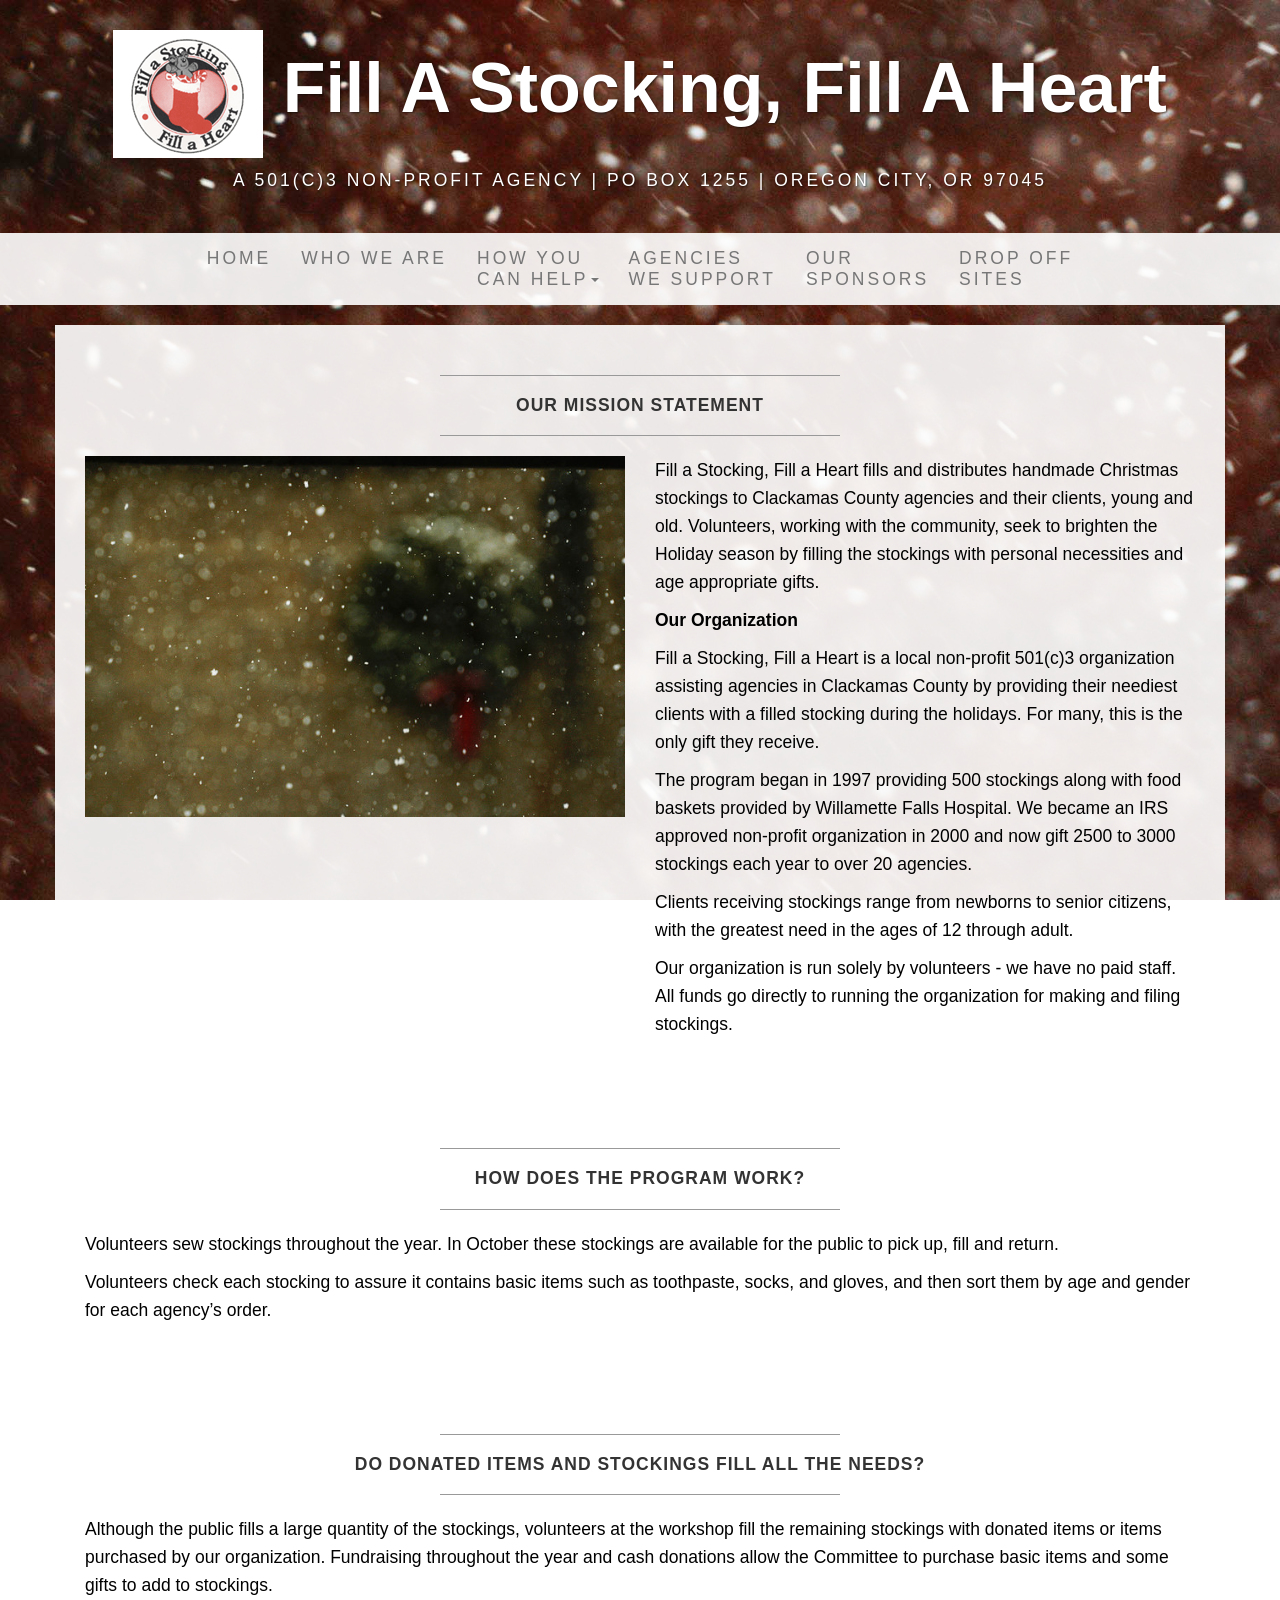
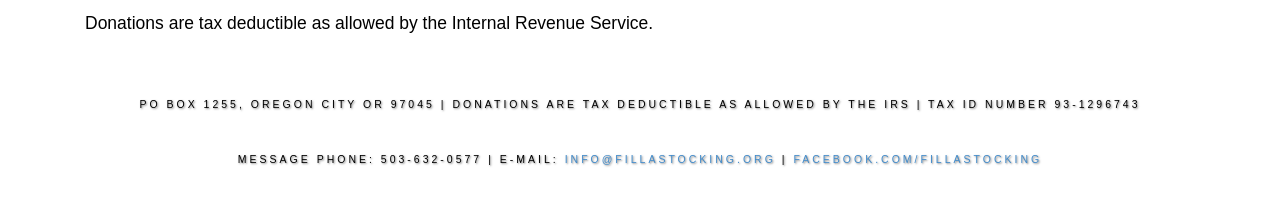
==== about.html @ 4b9c2f50 "initial commit" ====
<!DOCTYPE html>
<html lang="en">
  <head>
    <meta charset="utf-8">
    <meta name="viewport" content="width=device-width, initial-scale=1.0">
    <meta name="description" content="">
    <meta name="author" content="">

    <title>Fill A Stocking, Fill A Heart</title>

    <!-- Bootstrap core CSS -->
    <link href="css/bootstrap.css" rel="stylesheet">

    <!-- Add custom CSS here -->
    <link href="css/fasfah.css" rel="stylesheet">
  </head>

  <body>

    <div class="brand"><a href="index.html"><img src="img/Logo-small.gif"></a> Fill A Stocking, Fill A Heart</div>
    <div class="address-bar">a 501(c)3 non-profit agency | PO Box 1255 | Oregon City, OR 97045</div>

    <nav class="navbar navbar-default" role="navigation">
      <div class="container">
        <div class="navbar-header">
          <button type="button" class="navbar-toggle" data-toggle="collapse" data-target=".navbar-ex1-collapse">
            <span class="sr-only">Toggle navigation</span>
            <span class="icon-bar"></span>
            <span class="icon-bar"></span>
            <span class="icon-bar"></span>
          </button>
          <a class="navbar-brand" href="index.html">Fill a Stocking</a>
        </div>

        <!-- Collect the nav links, forms, and other content for toggling -->
        <div class="collapse navbar-collapse navbar-ex1-collapse">
          <ul class="nav navbar-nav">
            <li><a href="index.html">Home</a></li>
            <li><a href="about.html">Who we are</a></li>
            <li class="dropdown"><a href="#" class="dropdown-toggle" data-toggle="dropdown">How you<br />can help<span class="caret"></span></a>
                <ul class="dropdown-menu">
                    <li><a href="fillstockings.html">Fill Stockings</a></li>
                    <li><a href="donateitems.html">Donate Items</a></li>
                    <li><a href="volunteer.html">Volunteer at the Workshop</a></li>
                    <li><a href="sew.html">Sew Stockings</a></li>
                    <li><a href="deliver.html">Pickup & Deliver</a></li>
                    <li><a href="outreach.html">Community Outreach</a></li>
                    <li><a href="donatecash.html">Cash Donations</a></li>
                </ul>
            </li>
            <li><a href="agencies.html">Agencies<br />we support</a></li>
            <li><a href="sponsors.html">Our<br />Sponsors</a></li>
            <li><a href="dropoff.html">Drop off<br />sites</a></li>
          </ul>
        </div><!-- /.navbar-collapse -->
      </div><!-- /.container -->
    </nav>

    <div class="container">
      <div class="row">
        <div class="box">
          <div class="col-lg-12">
            <hr>
            <h2 class="intro-text text-center"><strong>Our Mission Statement</strong></h2>
            <hr>
          </div>
          <div class="col-md-6">
            <img class="img-responsive img-border-left" src="img/374162143_c8b284d20c_z.jpg">
          </div>
          <div class="col-md-6">
            <p>Fill a Stocking, Fill a Heart fills and distributes handmade Christmas stockings to Clackamas County agencies and their clients, young and old. Volunteers, working with the community, seek to brighten the Holiday season by filling the stockings with personal necessities and age appropriate gifts.</p>
            <p><strong>Our Organization</strong></p>
            <p>Fill a Stocking, Fill a Heart is a local non-profit 501(c)3 organization assisting agencies in Clackamas County by providing their neediest clients with a filled stocking during the holidays. For many, this is the only gift they receive.</p>
            <p>The program began in 1997 providing 500 stockings along with food baskets provided by Willamette Falls Hospital. We became an IRS approved non-profit organization in 2000 and now gift 2500 to 3000 stockings each year to over 20 agencies.</p>
            <p>Clients receiving stockings range from newborns to senior citizens, with the greatest need in the ages of 12 through adult.</p>
            <p>Our organization is run solely by volunteers - we have no paid staff. All funds go directly to running the organization for making and filing stockings.</p>
          </div>
          <div class="clearfix"></div>
        </div>
      </div>
      <div class="row">
        <div class="box">
          <div class="col-lg-12">
            <hr>
            <h2 class="intro-text text-center"><strong>How does the program work?</strong></h2>
            <hr>
            <p>Volunteers sew stockings throughout the year. In October these stockings are available for the public to pick up, fill and return.</p>

            <p>Volunteers check each stocking to assure it contains basic items such as toothpaste, socks, and gloves, and then sort them by age and gender for each agency’s order.</p>
          </div>
        </div>
      </div>
      <div class="row">
        <div class="box">
          <div class="col-lg-12">
            <hr>
            <h2 class="intro-text text-center"><strong>Do donated items and stockings fill all the needs?</strong></h2>
            <hr>
            <p>
            Although the public fills a large quantity of the stockings, volunteers at the workshop fill the remaining stockings with donated items or items purchased by our organization. Fundraising throughout the year and cash donations allow the Committee to purchase basic items and some gifts to add to stockings.
            </p>
            <p>
                Donations are tax deductible as allowed by the Internal Revenue Service.
            </p>
          </div>
        </div>
      </div>
    </div><!-- /.container -->

    <footer>
      <div class="container">
        <div class="row">
          <div class="col-lg-12 text-center">

            <div class="address-bar-inverse">PO Box 1255, Oregon City OR 97045 | Donations are tax deductible as allowed by the IRS | Tax ID Number 93-1296743</div>
            <div class="address-bar-inverse">Message phone: 503-632-0577 | E-mail: <a href="mailto:info@fillastocking.org">info@fillastocking.org</a> | <a href="http://www.facebook.com/fillastocking">facebook.com/fillastocking</a></div>
          </div>
        </div>
      </div>
    </footer>

    <!-- Bootstrap core JavaScript -->
    <!-- Placed at the end of the document so the pages load faster -->
    <!-- Make sure to add jQuery - download the most recent version at http://jquery.com/ -->
    <script src="js/jquery-1.10.2.min.js"></script>
    <script src="js/bootstrap.min.js"></script>
  </body>
</html>
---- css/fasfah.css ----
body {
  background: url(../img/bg.jpg) no-repeat center center fixed;
  -webkit-background-size: cover;
  -moz-background-size: cover;
  -o-background-size: cover;
  background-size: cover;
}

h1, h2, h3, h4, h5, h6 {
  text-transform: uppercase;
  letter-spacing: 3px;
  font-weight: 400;
}

p {
  font-size: 1.25em;
  line-height: 1.6;
  color: #000;
}

hr {
  border-color: #999999;
  max-width: 400px;
}

.brand,
.address-bar {
  display: none;
}


.navbar-brand {
  text-transform: uppercase;
  letter-spacing: 2px;
  font-weight: 900;
}

.navbar-nav {
  text-transform: uppercase;
  letter-spacing: 3px;
  font-weight: 400;
}

.img-full {
  min-width: 100%;
}

.img-logo {
    padding-right: 5px;
}

.brand-name {
  font-weight: 700;
  font-size: 1.5em;
  text-transform: capitalize;
  letter-spacing: normal;
}

.tagline-divider {
  margin: 15px auto 3px;
  border-color: #999999;
  max-width: 250px;
}

.box {
  background: #fff;
  background: rgba(255,255,255,0.9);
  margin-bottom: 20px;
  padding: 30px 15px;
}

.intro-text {
  text-transform: uppercase;
  letter-spacing: 1px;
  font-size: 1.25em;
  font-weight: 400;
}

.img-border {
  float: none;
  margin: 0 auto 0;
  border: #999999 solid 1px;
}

.img-left {
  float: none;
  margin: 0 auto 0;
}

footer {
  background: #fff;
  background: rgba(255,255,255,0.9);
}

footer p {
  margin: 0;
  padding: 50px 0;
}

div.tabRow {
    border-style: solid;
    border-color: #aaa;
    border-width: 0 0 1px 0;
    font-size: 12px;
    padding: 8px 0 10px 2px;
    margin: 8px 0 10px 0;
    text-align: left;
    width: 100%;
    overflow: hidden;
}

span.tabT {
    font-weight: bold;
}
span.tabA {
    display: block;
    margin-bottom: 4px;
}

div.tabL {
    float: right;
    padding-left: 20px;
    cursor: hand;
    font-size: 36px;
    color: #aaa;
}

@media screen and (min-width: 768px) {

.brand {
  display: inherit;
  font-weight: 700;
  font-size: 5em;
  line-height: normal;
  text-align: center;
  margin: 0;
  padding: 30px 0 10px;
  color: #fff;
  text-shadow: 1px 1px 2px rgba(0, 0, 0, 0.5);
}

.top-divider {
  margin-top: 0;
}

.img-left {
  float: left;
  margin-right: 25px;
}

.address-bar {
  display: inherit;
  text-align: center;
  margin: 0;
  padding: 0 0 40px;
  font-size: 1.25em;
  text-transform: uppercase;
  letter-spacing: 3px;
  font-weight: 400;
  color: #fff;
  text-shadow: 1px 1px 2px rgba(0, 0, 0, 0.5);
}

.address-bar-inverse {
  display: inherit;
  text-align: center;
  margin: 0;
  padding: 0 0 40px;
  font-size: 0.75em;
  text-transform: uppercase;
  letter-spacing: 3px;
  font-weight: 400;
  color: #000;
  text-shadow: 1px 1px 2px rgba(0, 0, 0, 0.5);
}

}

.navbar {
  border-radius: 0;
}

.navbar-header {
  display: none;
}

.navbar {
  min-height: 0;
}

.navbar-default {
  background: #fff;
  background: rgba(255,255,255,0.9);
  border: none;
}

.nav>li>a, .nav>li>form {
  padding: 15px;
}

.navbar-nav>li>a, .navbar-nav>li>form {
  line-height: normal;
}

.navbar-nav {
  float: none;
  margin: 0 auto;
  display: table;
  table-layout: fixed;
  font-size: 1.25em;
}

#main img {
   display:block;
   margin:auto;
}
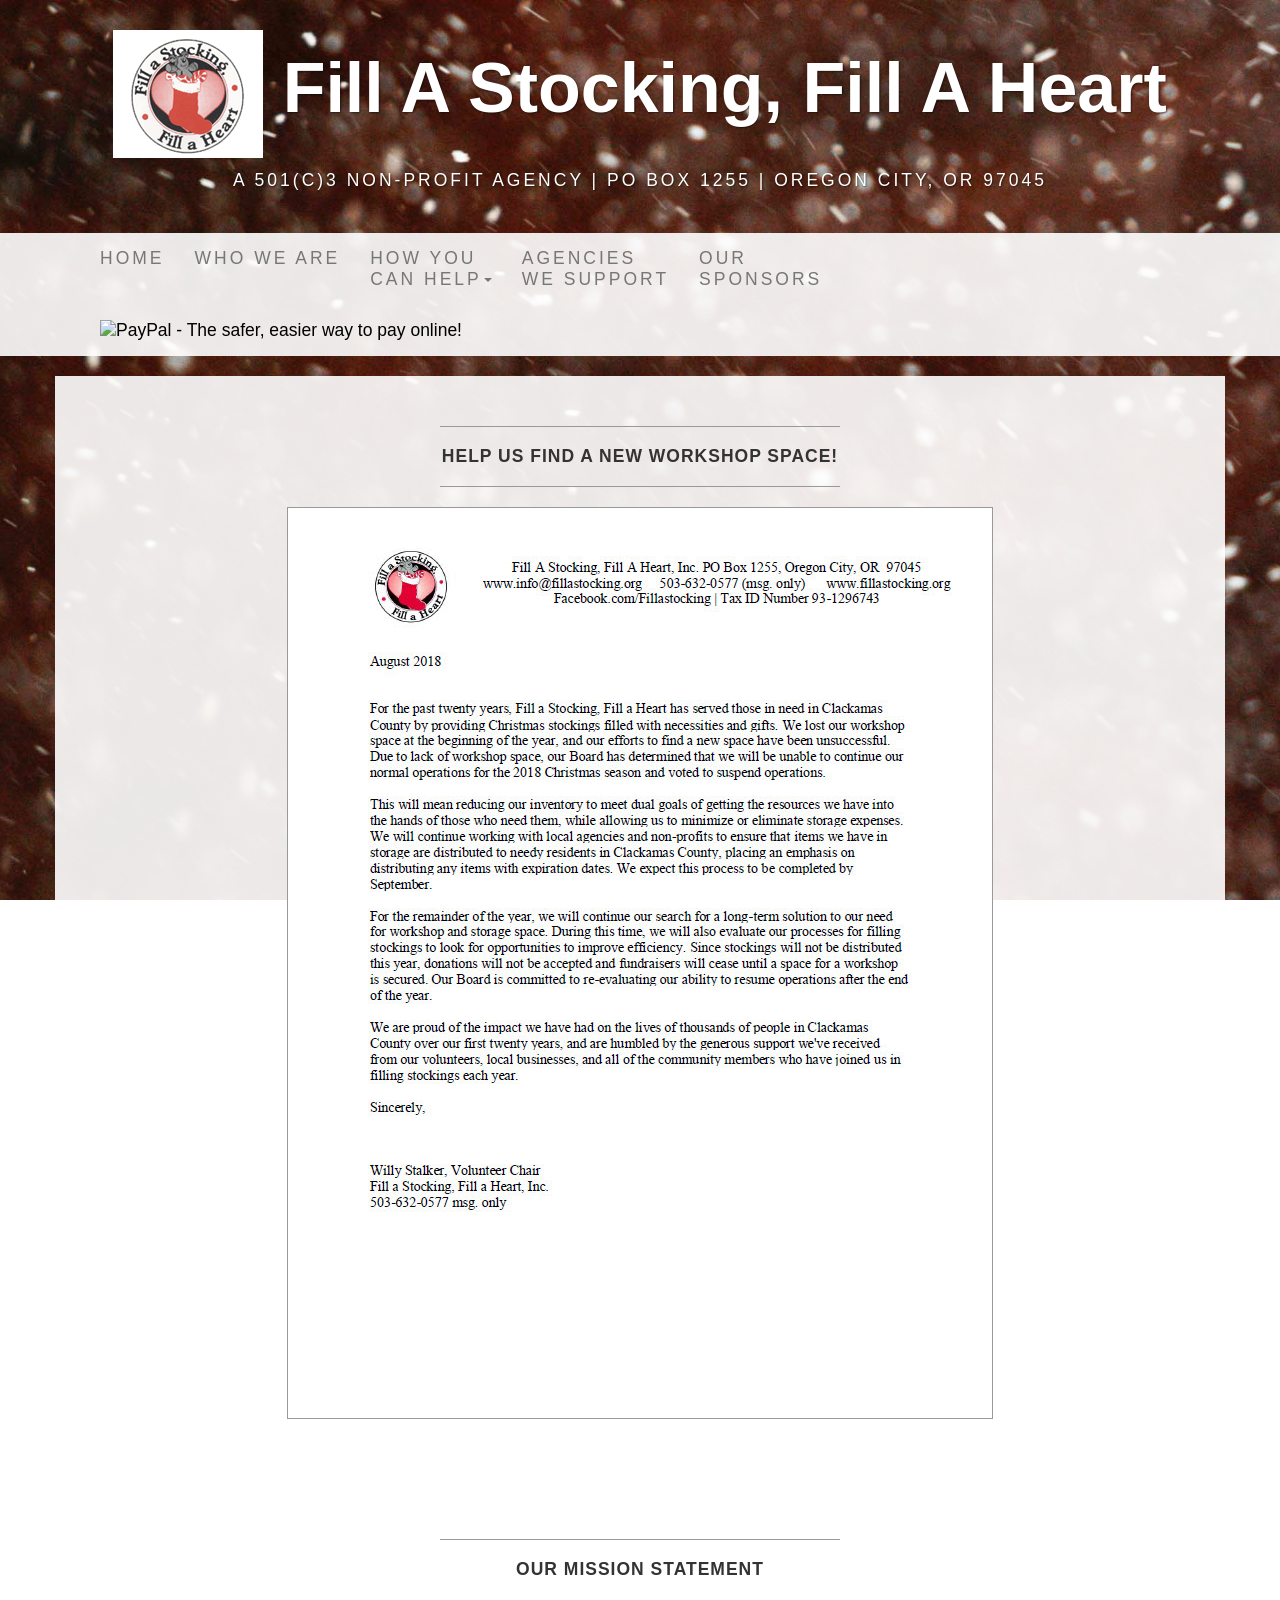
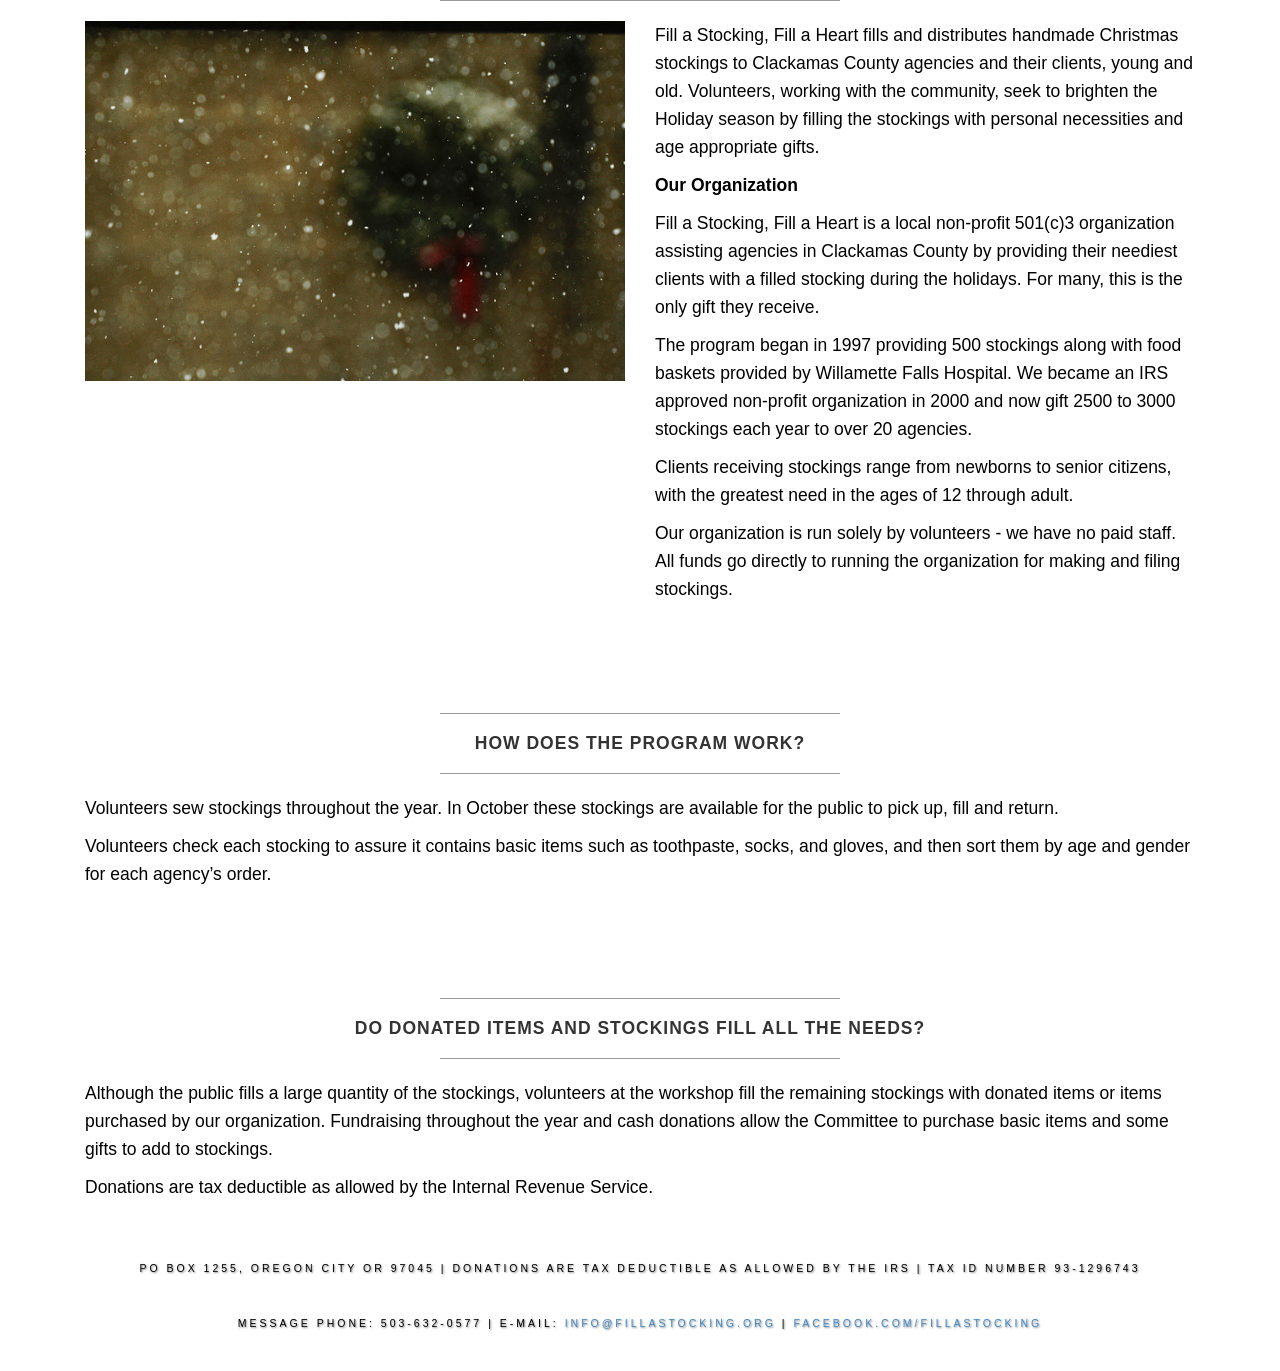
==== commit 620d8b29: "update nav and add letter to sub-pages" ====
--- a/about.html
+++ b/about.html
@@ -21,43 +21,65 @@
     <div class="address-bar">a 501(c)3 non-profit agency | PO Box 1255 | Oregon City, OR 97045</div>
 
     <nav class="navbar navbar-default" role="navigation">
-      <div class="container">
-        <div class="navbar-header">
-          <button type="button" class="navbar-toggle" data-toggle="collapse" data-target=".navbar-ex1-collapse">
-            <span class="sr-only">Toggle navigation</span>
-            <span class="icon-bar"></span>
-            <span class="icon-bar"></span>
-            <span class="icon-bar"></span>
-          </button>
-          <a class="navbar-brand" href="index.html">Fill a Stocking</a>
-        </div>
-
-        <!-- Collect the nav links, forms, and other content for toggling -->
-        <div class="collapse navbar-collapse navbar-ex1-collapse">
-          <ul class="nav navbar-nav">
-            <li><a href="index.html">Home</a></li>
-            <li><a href="about.html">Who we are</a></li>
-            <li class="dropdown"><a href="#" class="dropdown-toggle" data-toggle="dropdown">How you<br />can help<span class="caret"></span></a>
-                <ul class="dropdown-menu">
-                    <li><a href="fillstockings.html">Fill Stockings</a></li>
-                    <li><a href="donateitems.html">Donate Items</a></li>
-                    <li><a href="volunteer.html">Volunteer at the Workshop</a></li>
-                    <li><a href="sew.html">Sew Stockings</a></li>
-                    <li><a href="deliver.html">Pickup & Deliver</a></li>
-                    <li><a href="outreach.html">Community Outreach</a></li>
-                    <li><a href="donatecash.html">Cash Donations</a></li>
-                </ul>
-            </li>
-            <li><a href="agencies.html">Agencies<br />we support</a></li>
-            <li><a href="sponsors.html">Our<br />Sponsors</a></li>
-            <li><a href="dropoff.html">Drop off<br />sites</a></li>
-          </ul>
-        </div><!-- /.navbar-collapse -->
-      </div><!-- /.container -->
-    </nav>
+        <div class="container">
+          <div class="navbar-header">
+            <button type="button" class="navbar-toggle" data-toggle="collapse" data-target=".navbar-ex1-collapse">
+              <span class="sr-only">Toggle navigation</span>
+              <span class="icon-bar"></span>
+              <span class="icon-bar"></span>
+              <span class="icon-bar"></span>
+            </button>
+            <a class="navbar-brand" href="index.html">Fill a Stocking</a>
+          </div>
+  
+          <!-- Collect the nav links, forms, and other content for toggling -->
+          <div class="collapse navbar-collapse navbar-ex1-collapse">
+            <ul class="nav navbar-nav">
+              <li><a href="index.html">Home</a></li>
+              <li><a href="about.html">Who we are</a></li>
+              <li class="dropdown"><a href="#" class="dropdown-toggle" data-toggle="dropdown">How you<br />can help<span class="caret"></span></a>
+                  <ul class="dropdown-menu">
+                      <li><!-- <a href="fillstockings.html"> -->Fill Stockings</a></li>
+                      <li><!-- <a href="donateitems.html">   -->Donate Items</a></li>
+                      <li><!-- <a href="volunteer.html">     -->Volunteer at the Workshop</a></li>
+                      <li><!-- <a href="sew.html">           -->Sew Stockings</a></li>
+                      <li><!-- <a href="deliver.html">       -->Pickup &amp; Deliver</a></li>
+                      <li><!-- <a href="outreach.html">      -->Community Outreach</a></li>
+                      <li><!-- <a href="donatecash.html">    -->Cash Donations</a></li>
+                  </ul>
+              </li>
+              <li><a href="agencies.html">Agencies<br />we support</a></li>
+              <li><a href="sponsors.html">Our<br />Sponsors</a></li>
+                <!--<li><a href="dropoff.html">Drop off<br />sites</a></li>-->
+                <li>
+                    <form action="https://www.paypal.com/cgi-bin/webscr" method="post" target="_top">
+                        <input type="hidden" name="cmd" value="_s-xclick">
+                        <input type="hidden" name="hosted_button_id" value="BG7T8E8Q63YRA">
+                        <input type="image" src="https://www.paypalobjects.com/en_US/i/btn/btn_donateCC_LG.gif" border="0" name="submit" alt="PayPal - The safer, easier way to pay online!">
+                        <img alt="" border="0" src="https://www.paypalobjects.com/en_US/i/scr/pixel.gif" width="1" height="1">
+                    </form>
+                </li>
+            </ul>
+          </div><!-- /.navbar-collapse -->
+        </div><!-- /.container -->
+      </nav>
 
     <div class="container">
-      <div class="row">
+        <div class="row">
+            <div class="box">
+              <div class="col-lg-12">
+                  <hr>
+                  <h2 class="intro-text text-center"><strong>Help us find a new workshop space!</strong></h2>
+                  <hr>
+                  <div class="row">
+                    <div class="col-lg-12"><img class="img-responsive img-border" src="img/suspend-letter.jpg"></div>
+                  </div>
+                  <br /> 
+                </div>
+            </div>
+              
+        </div>
+             <div class="row">
         <div class="box">
           <div class="col-lg-12">
             <hr>
--- a/css/fasfah.css
+++ b/css/fasfah.css
@@ -213,4 +213,12 @@
 #main img {
    display:block;
    margin:auto;
+}
+
+#dinner {
+  background: url("../img/holiday-dinner-bg.jpg") no-repeat center center fixed;
+  -webkit-background-size: cover;
+  -moz-background-size: cover;
+  -o-background-size: cover;
+  background-size: cover;
 }
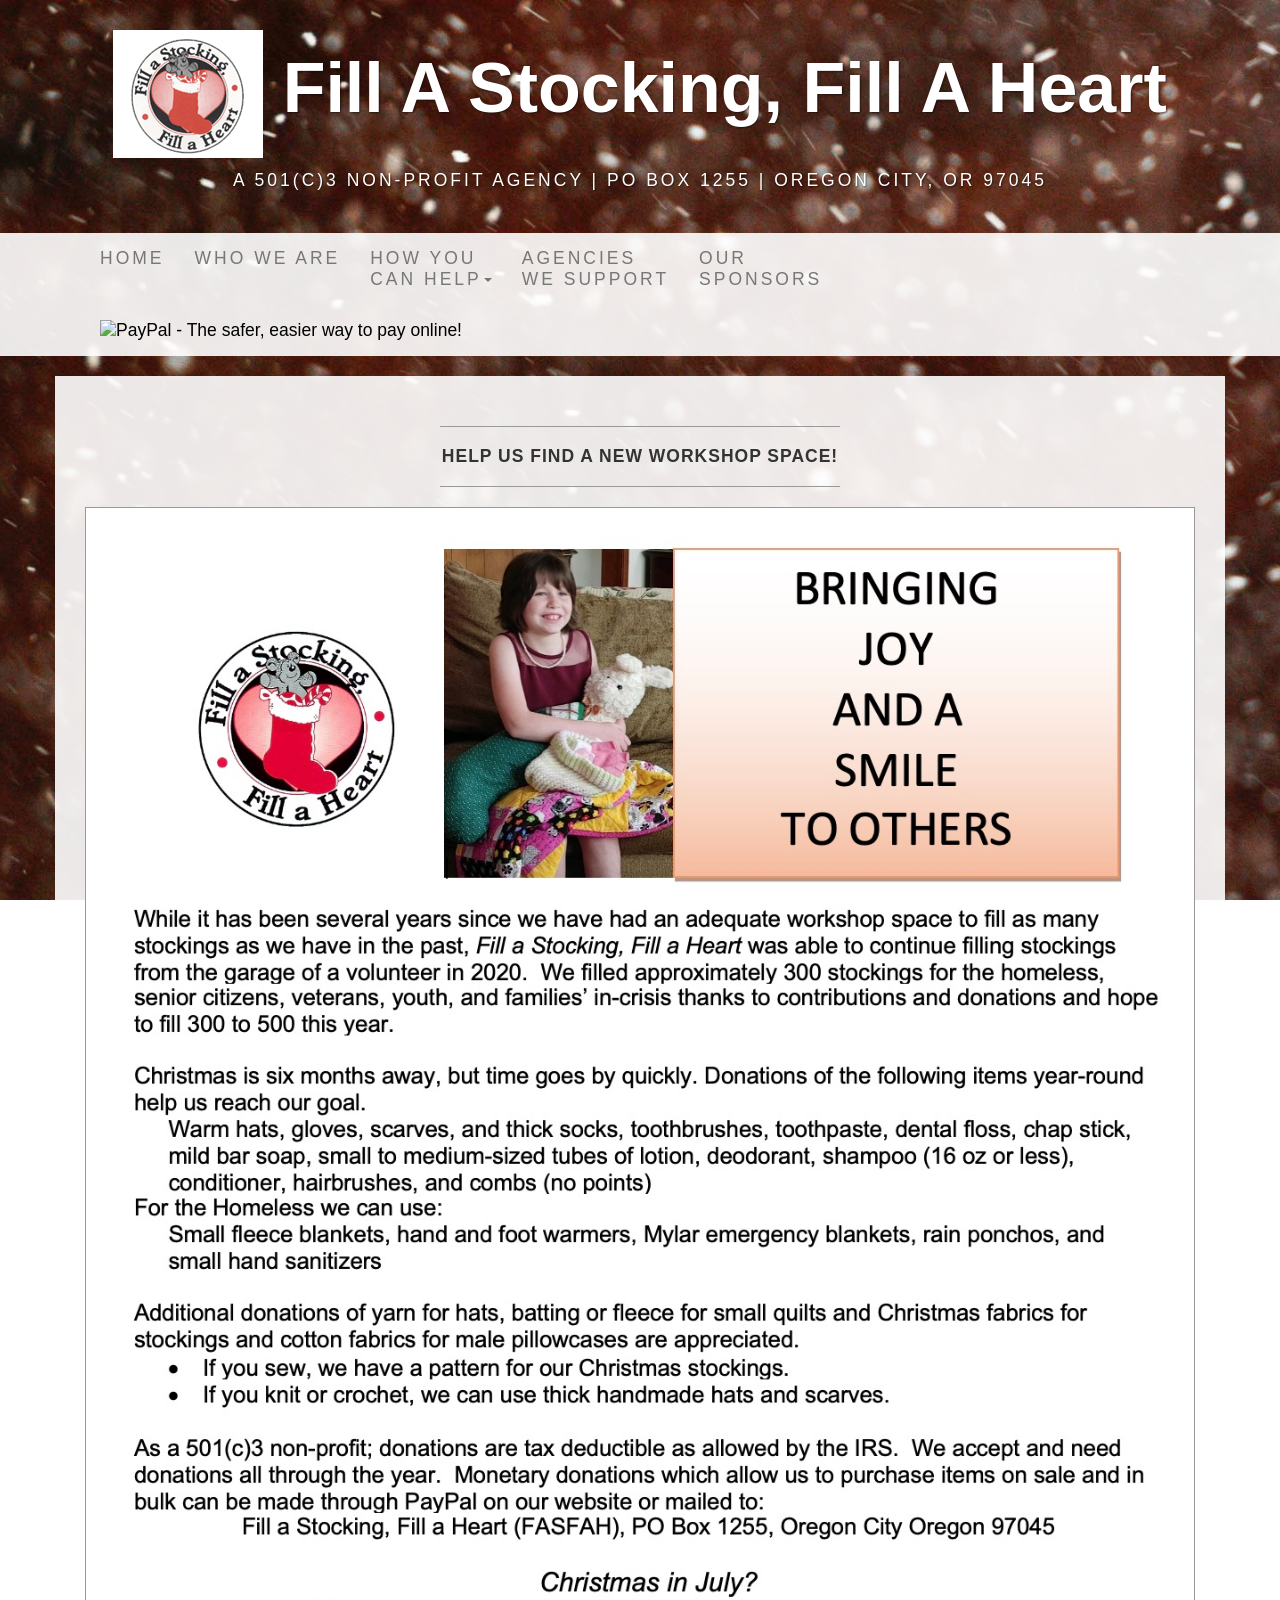
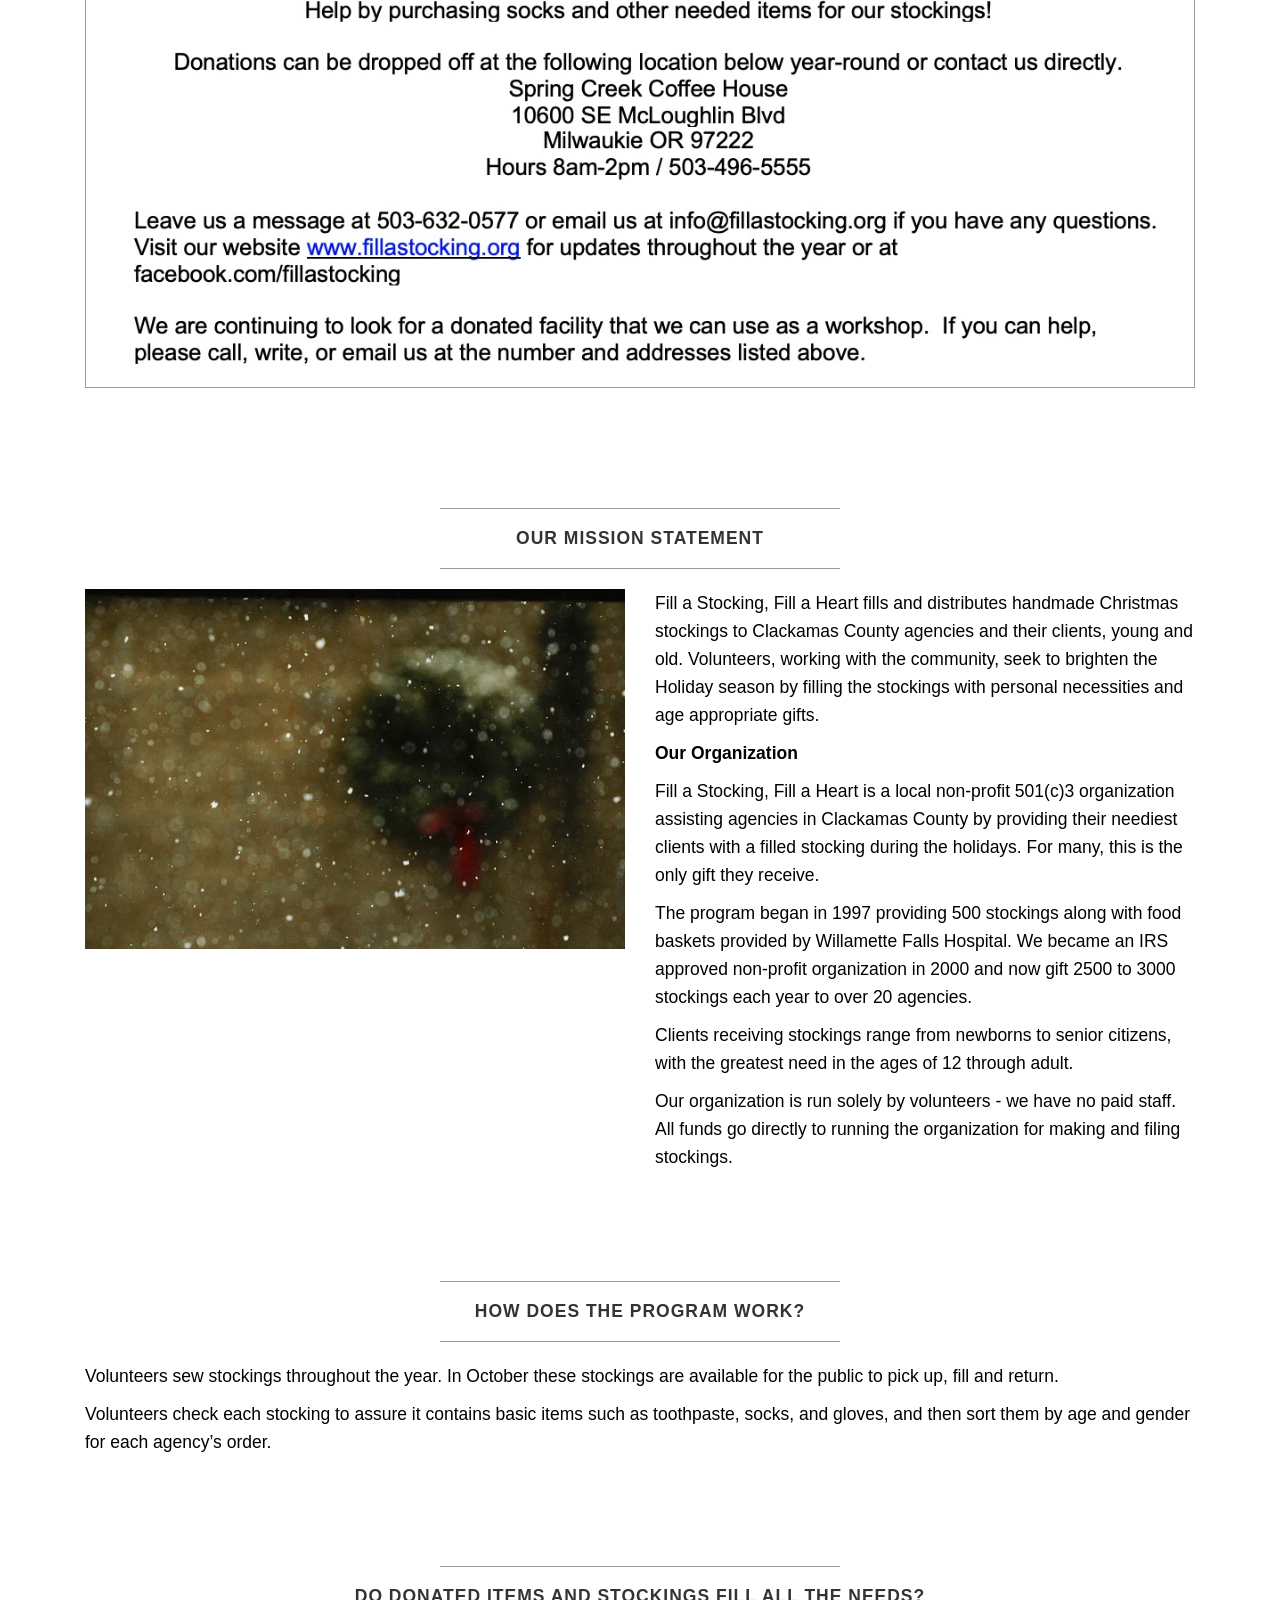
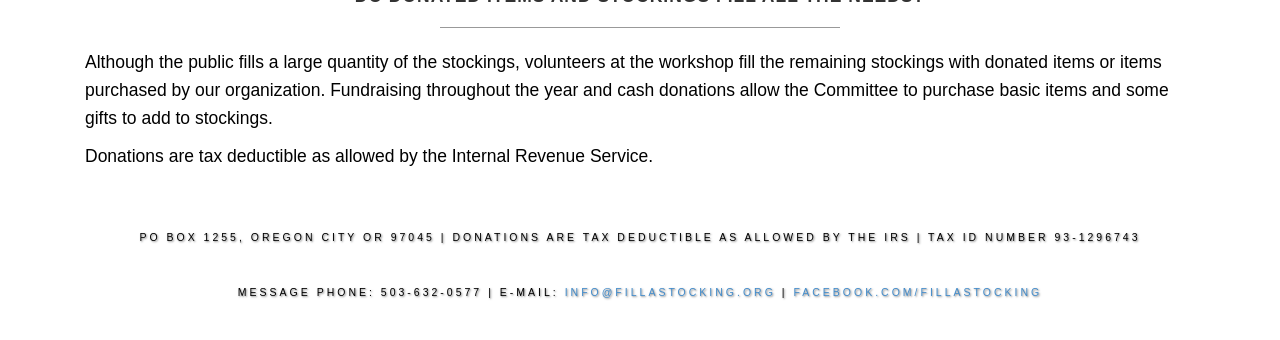
==== commit 17a044e3: "Update about.html" ====
--- a/about.html
+++ b/about.html
@@ -72,7 +72,7 @@
                   <h2 class="intro-text text-center"><strong>Help us find a new workshop space!</strong></h2>
                   <hr>
                   <div class="row">
-                    <div class="col-lg-12"><img class="img-responsive img-border" src="img/suspend-letter.jpg"></div>
+                    <div class="col-lg-12"><img class="img-responsive img-border" src="img/home-letter.jpg"></div>
                   </div>
                   <br /> 
                 </div>
@@ -147,4 +147,4 @@
     <script src="js/jquery-1.10.2.min.js"></script>
     <script src="js/bootstrap.min.js"></script>
   </body>
-</html>+</html>
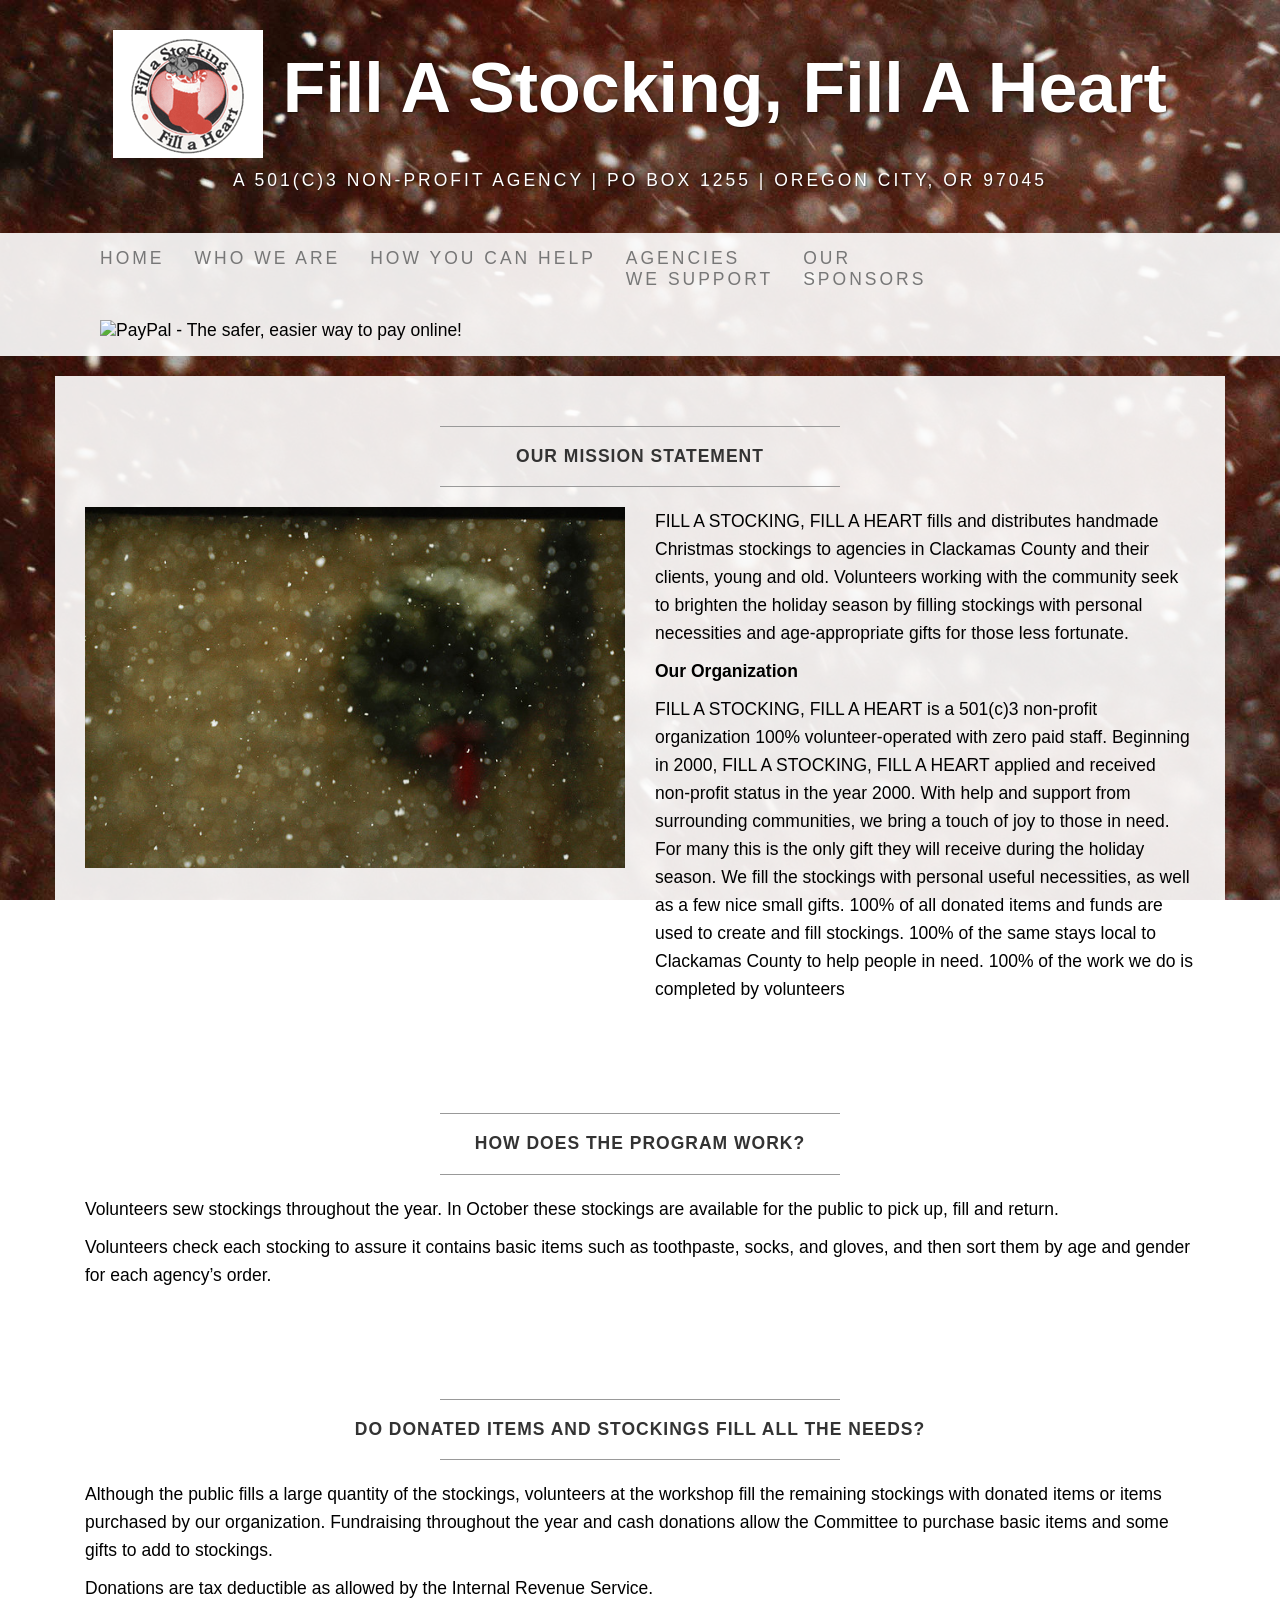
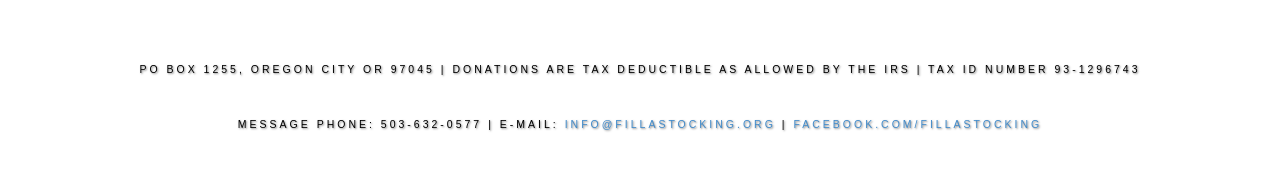
==== commit c7326e21: "updates for fall 2021" ====
--- a/about.html
+++ b/about.html
@@ -17,69 +17,60 @@
 
   <body>
 
+
     <div class="brand"><a href="index.html"><img src="img/Logo-small.gif"></a> Fill A Stocking, Fill A Heart</div>
     <div class="address-bar">a 501(c)3 non-profit agency | PO Box 1255 | Oregon City, OR 97045</div>
 
     <nav class="navbar navbar-default" role="navigation">
-        <div class="container">
-          <div class="navbar-header">
-            <button type="button" class="navbar-toggle" data-toggle="collapse" data-target=".navbar-ex1-collapse">
-              <span class="sr-only">Toggle navigation</span>
-              <span class="icon-bar"></span>
-              <span class="icon-bar"></span>
-              <span class="icon-bar"></span>
-            </button>
-            <a class="navbar-brand" href="index.html">Fill a Stocking</a>
-          </div>
-  
-          <!-- Collect the nav links, forms, and other content for toggling -->
-          <div class="collapse navbar-collapse navbar-ex1-collapse">
-            <ul class="nav navbar-nav">
-              <li><a href="index.html">Home</a></li>
-              <li><a href="about.html">Who we are</a></li>
-              <li class="dropdown"><a href="#" class="dropdown-toggle" data-toggle="dropdown">How you<br />can help<span class="caret"></span></a>
-                  <ul class="dropdown-menu">
-                      <li><!-- <a href="fillstockings.html"> -->Fill Stockings</a></li>
-                      <li><!-- <a href="donateitems.html">   -->Donate Items</a></li>
-                      <li><!-- <a href="volunteer.html">     -->Volunteer at the Workshop</a></li>
-                      <li><!-- <a href="sew.html">           -->Sew Stockings</a></li>
-                      <li><!-- <a href="deliver.html">       -->Pickup &amp; Deliver</a></li>
-                      <li><!-- <a href="outreach.html">      -->Community Outreach</a></li>
-                      <li><!-- <a href="donatecash.html">    -->Cash Donations</a></li>
-                  </ul>
+      <div class="container">
+        <div class="navbar-header">
+          <button type="button" class="navbar-toggle" data-toggle="collapse" data-target=".navbar-ex1-collapse">
+            <span class="sr-only">Toggle navigation</span>
+            <span class="icon-bar"></span>
+            <span class="icon-bar"></span>
+            <span class="icon-bar"></span>
+          </button>
+          <a class="navbar-brand" href="index.html">Fill a Stocking</a>
+        </div>
+
+        <!-- Collect the nav links, forms, and other content for toggling -->
+        <div class="collapse navbar-collapse navbar-ex1-collapse">
+          <ul class="nav navbar-nav">
+            <li><a href="index.html">Home</a></li>
+            <li><a href="about.html">Who we are</a></li>
+            <li><a href="donateitems.html">How you can help</a></li>
+            <li><a href="agencies.html">Agencies<br />we support</a></li>
+            <li><a href="sponsors.html">Our<br />Sponsors</a></li>
+              <li>
+                  <form action="https://www.paypal.com/cgi-bin/webscr" method="post" target="_top">
+                      <input type="hidden" name="cmd" value="_s-xclick">
+                      <input type="hidden" name="hosted_button_id" value="BG7T8E8Q63YRA">
+                      <input type="image" src="https://www.paypalobjects.com/en_US/i/btn/btn_donateCC_LG.gif" border="0" name="submit" alt="PayPal - The safer, easier way to pay online!">
+                      <img alt="" border="0" src="https://www.paypalobjects.com/en_US/i/scr/pixel.gif" width="1" height="1">
+                  </form>
               </li>
-              <li><a href="agencies.html">Agencies<br />we support</a></li>
-              <li><a href="sponsors.html">Our<br />Sponsors</a></li>
-                <!--<li><a href="dropoff.html">Drop off<br />sites</a></li>-->
-                <li>
-                    <form action="https://www.paypal.com/cgi-bin/webscr" method="post" target="_top">
-                        <input type="hidden" name="cmd" value="_s-xclick">
-                        <input type="hidden" name="hosted_button_id" value="BG7T8E8Q63YRA">
-                        <input type="image" src="https://www.paypalobjects.com/en_US/i/btn/btn_donateCC_LG.gif" border="0" name="submit" alt="PayPal - The safer, easier way to pay online!">
-                        <img alt="" border="0" src="https://www.paypalobjects.com/en_US/i/scr/pixel.gif" width="1" height="1">
-                    </form>
-                </li>
-            </ul>
-          </div><!-- /.navbar-collapse -->
-        </div><!-- /.container -->
-      </nav>
+          </ul>
+        </div><!-- /.navbar-collapse -->
+      </div><!-- /.container -->
+    </nav>
+
 
     <div class="container">
-        <div class="row">
+        <!-- <div class="row">
             <div class="box">
               <div class="col-lg-12">
                   <hr>
                   <h2 class="intro-text text-center"><strong>Help us find a new workshop space!</strong></h2>
                   <hr>
                   <div class="row">
-                    <div class="col-lg-12"><img class="img-responsive img-border" src="img/home-letter.jpg"></div>
+                    <div class="col-lg-12"><img class="img-responsive img-border" src="img/bring-joy.jpeg"></div>
                   </div>
                   <br /> 
                 </div>
             </div>
               
-        </div>
-             <div class="row">
+        </div> -->
+      <div class="row">
         <div class="box">
           <div class="col-lg-12">
             <hr>
@@ -90,12 +81,9 @@
             <img class="img-responsive img-border-left" src="img/374162143_c8b284d20c_z.jpg">
           </div>
           <div class="col-md-6">
-            <p>Fill a Stocking, Fill a Heart fills and distributes handmade Christmas stockings to Clackamas County agencies and their clients, young and old. Volunteers, working with the community, seek to brighten the Holiday season by filling the stockings with personal necessities and age appropriate gifts.</p>
+            <p>FILL A STOCKING, FILL A HEART fills and distributes handmade Christmas stockings to agencies in Clackamas County and their clients, young and old. Volunteers working with the community seek to brighten the holiday season by filling stockings with personal necessities and age-appropriate gifts for those less fortunate.</p>
             <p><strong>Our Organization</strong></p>
-            <p>Fill a Stocking, Fill a Heart is a local non-profit 501(c)3 organization assisting agencies in Clackamas County by providing their neediest clients with a filled stocking during the holidays. For many, this is the only gift they receive.</p>
-            <p>The program began in 1997 providing 500 stockings along with food baskets provided by Willamette Falls Hospital. We became an IRS approved non-profit organization in 2000 and now gift 2500 to 3000 stockings each year to over 20 agencies.</p>
-            <p>Clients receiving stockings range from newborns to senior citizens, with the greatest need in the ages of 12 through adult.</p>
-            <p>Our organization is run solely by volunteers - we have no paid staff. All funds go directly to running the organization for making and filing stockings.</p>
+            <p>FILL A STOCKING, FILL A HEART is a 501(c)3 non-profit organization 100% volunteer-operated with zero paid staff.  Beginning in 2000, FILL A STOCKING, FILL A HEART applied and received non-profit status in the year 2000.  With help and support from surrounding communities, we bring a touch of joy to those in need. For many this is the only gift they will receive during the holiday season.  We fill the stockings with personal useful necessities, as well as a few nice small gifts.  100% of all donated items and funds are used to create and fill stockings. 100% of the same stays local to Clackamas County to help people in need.  100% of the work we do is completed by volunteers</p>
           </div>
           <div class="clearfix"></div>
         </div>
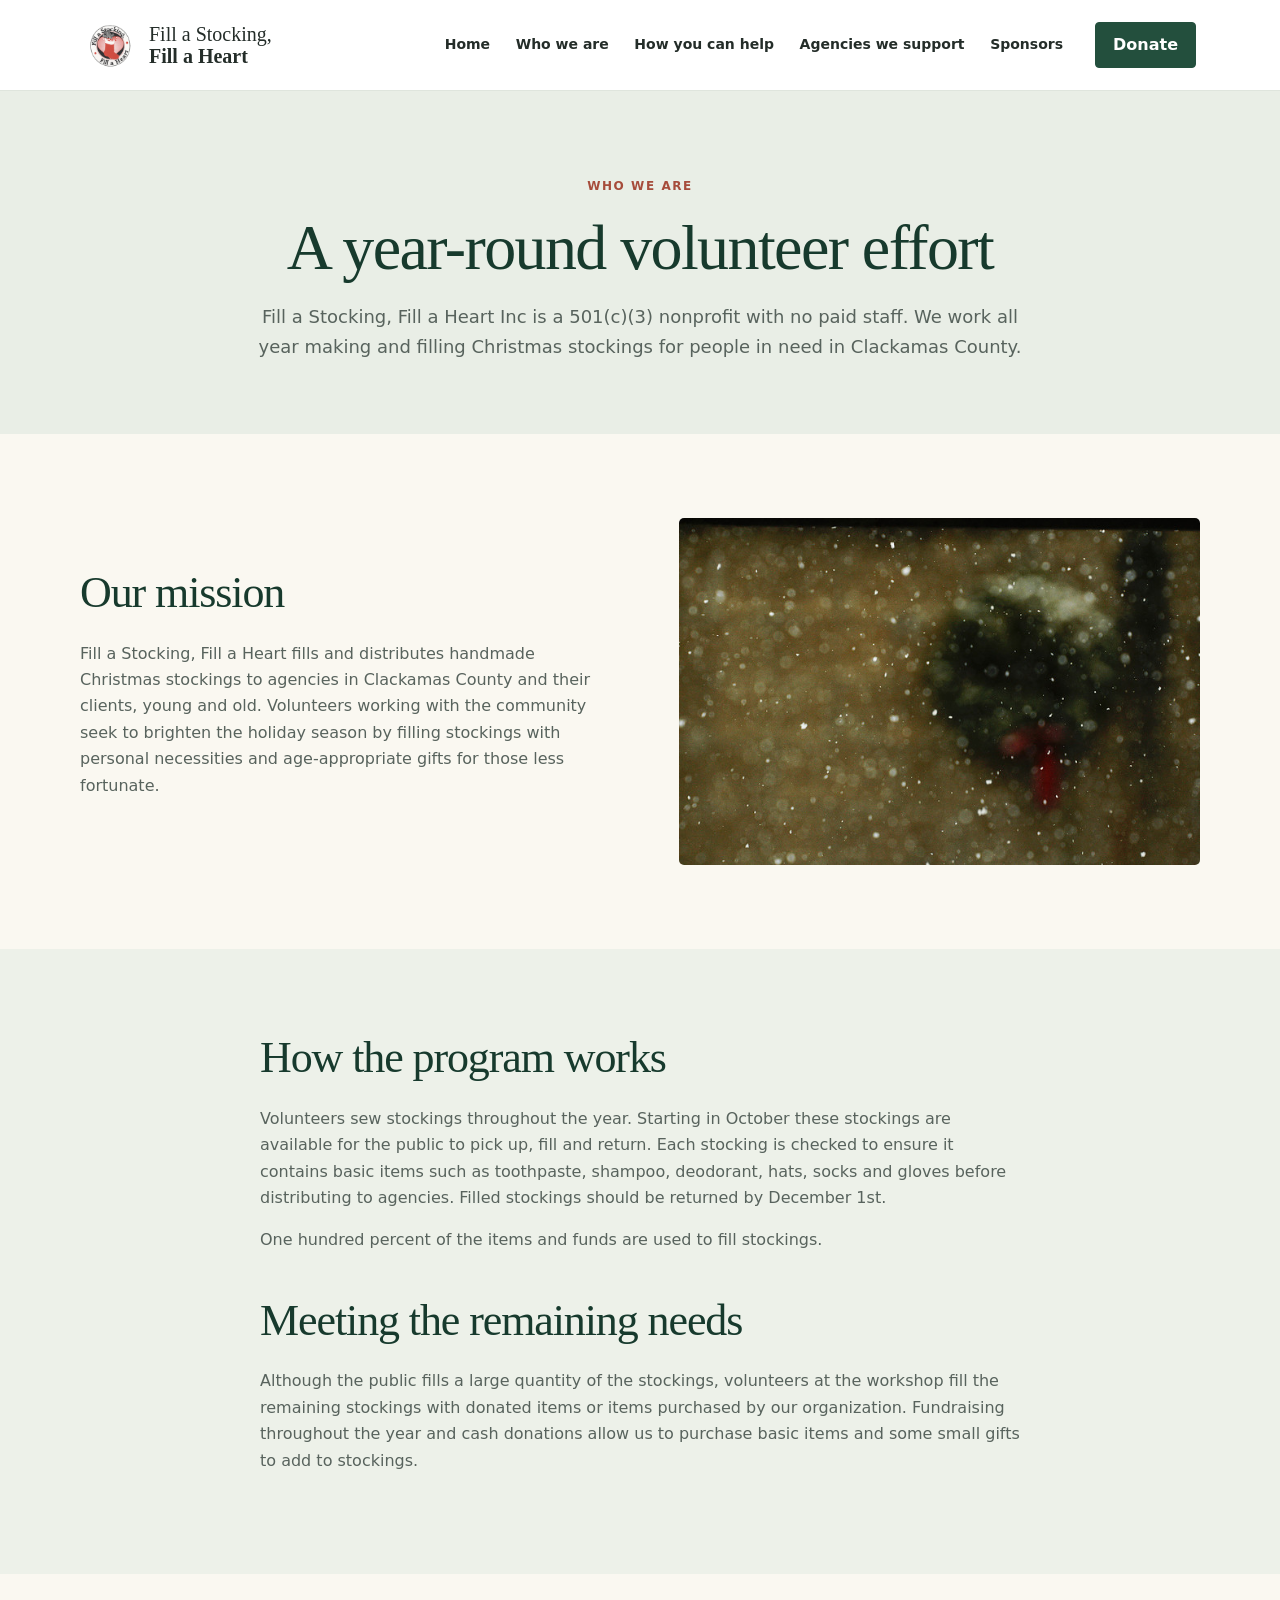
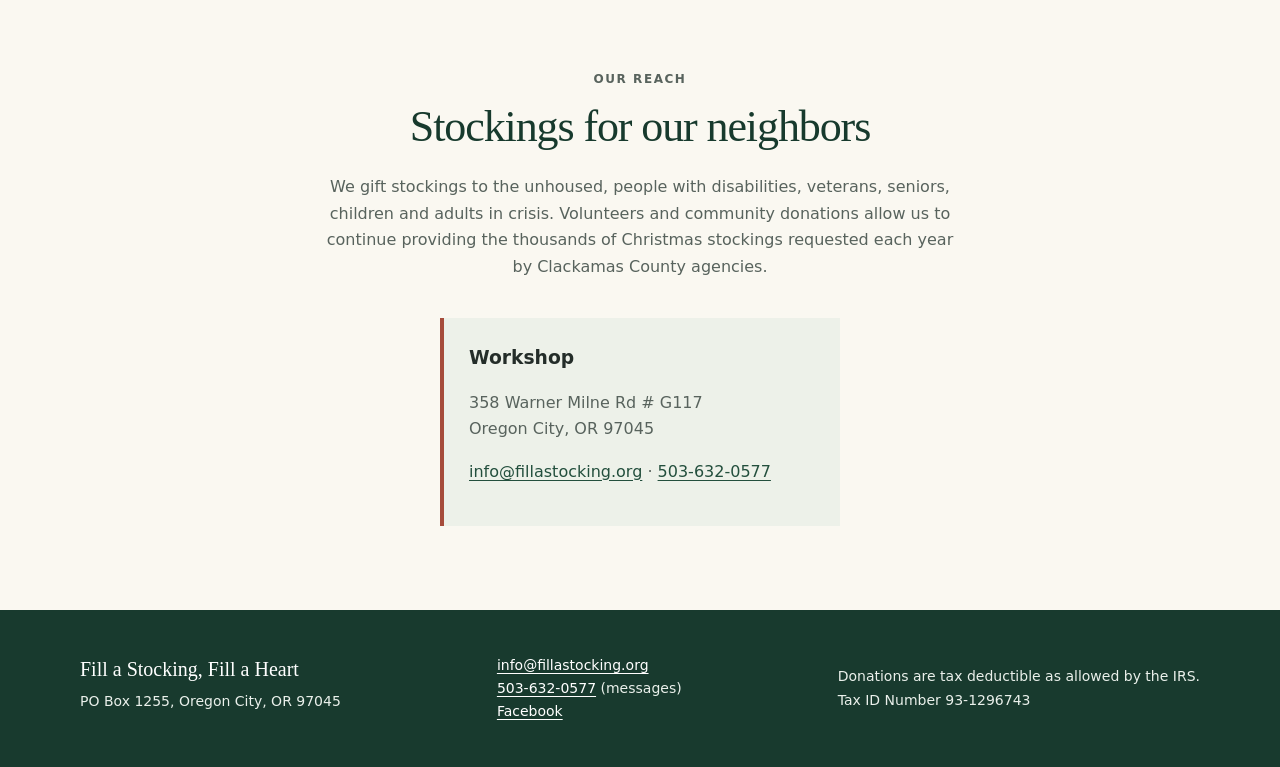
==== commit 52c7810a: "content updates and refreshed layout" ====
--- a/about.html
+++ b/about.html
@@ -1,138 +1,10 @@
-<!DOCTYPE html>
-<html lang="en">
-  <head>
-    <meta charset="utf-8">
-    <meta name="viewport" content="width=device-width, initial-scale=1.0">
-    <meta name="description" content="">
-    <meta name="author" content="">
-
-    <title>Fill A Stocking, Fill A Heart</title>
-
-    <!-- Bootstrap core CSS -->
-    <link href="css/bootstrap.css" rel="stylesheet">
-
-    <!-- Add custom CSS here -->
-    <link href="css/fasfah.css" rel="stylesheet">
-  </head>
-
-  <body>
-
-
-    <div class="brand"><a href="index.html"><img src="img/Logo-small.gif"></a> Fill A Stocking, Fill A Heart</div>
-    <div class="address-bar">a 501(c)3 non-profit agency | PO Box 1255 | Oregon City, OR 97045</div>
-
-    <nav class="navbar navbar-default" role="navigation">
-      <div class="container">
-        <div class="navbar-header">
-          <button type="button" class="navbar-toggle" data-toggle="collapse" data-target=".navbar-ex1-collapse">
-            <span class="sr-only">Toggle navigation</span>
-            <span class="icon-bar"></span>
-            <span class="icon-bar"></span>
-            <span class="icon-bar"></span>
-          </button>
-          <a class="navbar-brand" href="index.html">Fill a Stocking</a>
-        </div>
-
-        <!-- Collect the nav links, forms, and other content for toggling -->
-        <div class="collapse navbar-collapse navbar-ex1-collapse">
-          <ul class="nav navbar-nav">
-            <li><a href="index.html">Home</a></li>
-            <li><a href="about.html">Who we are</a></li>
-            <li><a href="donateitems.html">How you can help</a></li>
-            <li><a href="agencies.html">Agencies<br />we support</a></li>
-            <li><a href="sponsors.html">Our<br />Sponsors</a></li>
-              <li>
-                  <form action="https://www.paypal.com/cgi-bin/webscr" method="post" target="_top">
-                      <input type="hidden" name="cmd" value="_s-xclick">
-                      <input type="hidden" name="hosted_button_id" value="BG7T8E8Q63YRA">
-                      <input type="image" src="https://www.paypalobjects.com/en_US/i/btn/btn_donateCC_LG.gif" border="0" name="submit" alt="PayPal - The safer, easier way to pay online!">
-                      <img alt="" border="0" src="https://www.paypalobjects.com/en_US/i/scr/pixel.gif" width="1" height="1">
-                  </form>
-              </li>
-          </ul>
-        </div><!-- /.navbar-collapse -->
-      </div><!-- /.container -->
-    </nav>
-
-
-    <div class="container">
-        <!-- <div class="row">
-            <div class="box">
-              <div class="col-lg-12">
-                  <hr>
-                  <h2 class="intro-text text-center"><strong>Help us find a new workshop space!</strong></h2>
-                  <hr>
-                  <div class="row">
-                    <div class="col-lg-12"><img class="img-responsive img-border" src="img/bring-joy.jpeg"></div>
-                  </div>
-                  <br /> 
-                </div>
-            </div>
-              
-        </div> -->
-      <div class="row">
-        <div class="box">
-          <div class="col-lg-12">
-            <hr>
-            <h2 class="intro-text text-center"><strong>Our Mission Statement</strong></h2>
-            <hr>
-          </div>
-          <div class="col-md-6">
-            <img class="img-responsive img-border-left" src="img/374162143_c8b284d20c_z.jpg">
-          </div>
-          <div class="col-md-6">
-            <p>FILL A STOCKING, FILL A HEART fills and distributes handmade Christmas stockings to agencies in Clackamas County and their clients, young and old. Volunteers working with the community seek to brighten the holiday season by filling stockings with personal necessities and age-appropriate gifts for those less fortunate.</p>
-            <p><strong>Our Organization</strong></p>
-            <p>FILL A STOCKING, FILL A HEART is a 501(c)3 non-profit organization 100% volunteer-operated with zero paid staff.  Beginning in 2000, FILL A STOCKING, FILL A HEART applied and received non-profit status in the year 2000.  With help and support from surrounding communities, we bring a touch of joy to those in need. For many this is the only gift they will receive during the holiday season.  We fill the stockings with personal useful necessities, as well as a few nice small gifts.  100% of all donated items and funds are used to create and fill stockings. 100% of the same stays local to Clackamas County to help people in need.  100% of the work we do is completed by volunteers</p>
-          </div>
-          <div class="clearfix"></div>
-        </div>
-      </div>
-      <div class="row">
-        <div class="box">
-          <div class="col-lg-12">
-            <hr>
-            <h2 class="intro-text text-center"><strong>How does the program work?</strong></h2>
-            <hr>
-            <p>Volunteers sew stockings throughout the year. In October these stockings are available for the public to pick up, fill and return.</p>
-
-            <p>Volunteers check each stocking to assure it contains basic items such as toothpaste, socks, and gloves, and then sort them by age and gender for each agency’s order.</p>
-          </div>
-        </div>
-      </div>
-      <div class="row">
-        <div class="box">
-          <div class="col-lg-12">
-            <hr>
-            <h2 class="intro-text text-center"><strong>Do donated items and stockings fill all the needs?</strong></h2>
-            <hr>
-            <p>
-            Although the public fills a large quantity of the stockings, volunteers at the workshop fill the remaining stockings with donated items or items purchased by our organization. Fundraising throughout the year and cash donations allow the Committee to purchase basic items and some gifts to add to stockings.
-            </p>
-            <p>
-                Donations are tax deductible as allowed by the Internal Revenue Service.
-            </p>
-          </div>
-        </div>
-      </div>
-    </div><!-- /.container -->
-
-    <footer>
-      <div class="container">
-        <div class="row">
-          <div class="col-lg-12 text-center">
-
-            <div class="address-bar-inverse">PO Box 1255, Oregon City OR 97045 | Donations are tax deductible as allowed by the IRS | Tax ID Number 93-1296743</div>
-            <div class="address-bar-inverse">Message phone: 503-632-0577 | E-mail: <a href="mailto:info@fillastocking.org">info@fillastocking.org</a> | <a href="http://www.facebook.com/fillastocking">facebook.com/fillastocking</a></div>
-          </div>
-        </div>
-      </div>
-    </footer>
-
-    <!-- Bootstrap core JavaScript -->
-    <!-- Placed at the end of the document so the pages load faster -->
-    <!-- Make sure to add jQuery - download the most recent version at http://jquery.com/ -->
-    <script src="js/jquery-1.10.2.min.js"></script>
-    <script src="js/bootstrap.min.js"></script>
-  </body>
-</html>
+<!doctype html><html lang="en"><head><meta charset="utf-8"><meta name="viewport" content="width=device-width, initial-scale=1"><meta name="description" content="About Fill a Stocking, Fill a Heart and how the stocking program works."><title>Who we are | Fill a Stocking, Fill a Heart</title><link rel="stylesheet" href="css/site.css"></head><body><a class="skip-link" href="#main">Skip to content</a>
+<header class="site-header">
+  <div class="header-inner">
+    <a class="identity" href="index.html"><img src="img/Logo-small.gif" alt=""><span>Fill a Stocking,<br><strong>Fill a Heart</strong></span></a>
+    <button class="menu-toggle" type="button" aria-expanded="false" aria-controls="site-nav">Menu</button>
+    <nav id="site-nav" aria-label="Main navigation"><a href="index.html">Home</a><a href="about.html">Who we are</a><a href="donateitems.html">How you can help</a><a href="agencies.html">Agencies we support</a><a href="sponsors.html">Sponsors</a></nav>
+    <a class="button button-small" href="donateitems.html#donate">Donate</a>
+  </div>
+</header><main id="main"><section class="page-hero"><p class="eyebrow">Who we are</p><h1>A year-round volunteer effort</h1><p>Fill a Stocking, Fill a Heart Inc is a 501(c)(3) nonprofit with no paid staff. We work all year making and filling Christmas stockings for people in need in Clackamas County.</p></section><section class="section split"><div><h2>Our mission</h2><p>Fill a Stocking, Fill a Heart fills and distributes handmade Christmas stockings to agencies in Clackamas County and their clients, young and old. Volunteers working with the community seek to brighten the holiday season by filling stockings with personal necessities and age-appropriate gifts for those less fortunate.</p></div><img src="img/374162143_c8b284d20c_z.jpg" alt="Volunteers preparing Christmas stockings"></section><section class="section section-tint"><div class="narrow"><h2>How the program works</h2><p>Volunteers sew stockings throughout the year. Starting in October these stockings are available for the public to pick up, fill and return. Each stocking is checked to ensure it contains basic items such as toothpaste, shampoo, deodorant, hats, socks and gloves before distributing to agencies. Filled stockings should be returned by December 1st.</p><p>One hundred percent of the items and funds are used to fill stockings.</p><h2>Meeting the remaining needs</h2><p>Although the public fills a large quantity of the stockings, volunteers at the workshop fill the remaining stockings with donated items or items purchased by our organization. Fundraising throughout the year and cash donations allow us to purchase basic items and some small gifts to add to stockings.</p></div></section><section class="section"><div class="section-heading"><p class="eyebrow">Our reach</p><h2>Stockings for our neighbors</h2><p>We gift stockings to the unhoused, people with disabilities, veterans, seniors, children and adults in crisis. Volunteers and community donations allow us to continue providing the thousands of Christmas stockings requested each year by Clackamas County agencies.</p></div><div class="contact-card"><h3>Workshop</h3><p>358 Warner Milne Rd # G117<br>Oregon City, OR 97045</p><p><a href="mailto:info@fillastocking.org">info@fillastocking.org</a> · <a href="tel:5036320577">503-632-0577</a></p></div></section></main><footer class="site-footer"><div class="footer-inner"><div><a class="footer-brand" href="index.html">Fill a Stocking, Fill a Heart</a><p>PO Box 1255, Oregon City, OR 97045</p></div><div><p><a href="mailto:info@fillastocking.org">info@fillastocking.org</a><br><a href="tel:5036320577">503-632-0577</a> (messages)<br><a href="https://www.facebook.com/fillastocking">Facebook</a></p></div><div><p>Donations are tax deductible as allowed by the IRS.<br>Tax ID Number 93-1296743</p></div></div></footer>
+<script src="js/site.js"></script></body></html>
--- a/css/site.css
+++ b/css/site.css
@@ -0,0 +1,4 @@
+:root{--ink:#242d29;--muted:#58635d;--green:#234f3d;--green-dark:#173a2d;--red:#a64c3b;--cream:#faf8f1;--line:#dfe5dd;--white:#fff;--serif:Georgia,'Times New Roman',serif;--sans:system-ui,-apple-system,BlinkMacSystemFont,'Segoe UI',sans-serif}*{box-sizing:border-box}html{scroll-behavior:smooth}body{margin:0;background:var(--cream);color:var(--ink);font:16px/1.65 var(--sans)}a{color:var(--green);text-underline-offset:3px}a:hover{color:var(--red)}:focus-visible{outline:3px solid #bd6b4e;outline-offset:3px}.skip-link{position:absolute;top:-60px;left:1rem;background:white;padding:.7rem;z-index:5}.skip-link:focus{top:1rem}.site-header{background:#fff;border-bottom:1px solid var(--line)}.header-inner{max-width:1160px;margin:auto;min-height:90px;padding:12px 24px;display:flex;align-items:center;gap:32px}.identity{display:flex;align-items:center;gap:12px;color:var(--ink);font:20px/1.1 var(--serif);text-decoration:none;white-space:nowrap}.identity img{width:53px;height:auto}.identity strong{font-weight:700}.site-header nav{display:flex;align-items:center;justify-content:center;gap:clamp(12px,2vw,30px);margin-left:auto}.site-header nav a{font-size:14px;font-weight:650;text-decoration:none;color:var(--ink)}.site-header nav a:hover{color:var(--red)}.button{display:inline-flex;align-items:center;justify-content:center;padding:12px 21px;border-radius:4px;background:var(--green);color:#fff;font-weight:700;text-decoration:none;border:1px solid var(--green);transition:background .2s,transform .2s}.button:hover{background:var(--green-dark);color:#fff;transform:translateY(-1px)}.button-small{padding:9px 17px;white-space:nowrap}.button-outline{background:transparent;color:var(--green)}.button-outline:hover{background:var(--green);color:#fff}.menu-toggle{display:none}.hero{min-height:555px;display:grid;grid-template-columns:1fr 1fr;align-items:stretch;background:#e9eee6}.hero-content{max-width:650px;justify-self:end;align-self:center;padding:70px 9% 70px 24px}.eyebrow{text-transform:uppercase;letter-spacing:.13em;font-weight:750;font-size:12px;color:var(--red);margin:0 0 14px}.hero h1,.page-hero h1{font:clamp(46px,6vw,76px)/1.02 var(--serif);letter-spacing:-.04em;color:var(--green-dark);margin:0 0 24px}.hero h1 em{color:var(--red);font-weight:400}.hero-copy{font-size:19px;max-width:530px;color:#39453e}.hero-image{width:100%;height:100%;min-height:555px;object-fit:cover;object-position:center}.actions{display:flex;align-items:center;gap:24px;margin-top:28px;flex-wrap:wrap}.text-link{font-weight:700;text-decoration:none}.section{padding:84px max(24px,calc((100vw - 1120px)/2))}.intro-grid{display:grid;grid-template-columns:.85fr 1.15fr;gap:9%;align-items:start}.section h2,.page-hero h1{font-family:var(--serif);color:var(--green-dark);font-weight:500;letter-spacing:-.025em;line-height:1.15}.section h2{font-size:clamp(30px,4vw,44px);margin:0 0 22px}.section p{color:var(--muted)}.section-tint{background:#edf1e9}.section-heading{max-width:710px;margin:0 auto 38px;text-align:center}.section-heading p{margin:12px auto;max-width:650px}.location-grid{display:grid;grid-template-columns:repeat(3,1fr);gap:12px}.location{padding:16px 19px;background:#fff;border:1px solid var(--line);border-radius:4px}.location h3{font-size:15px;margin:0;color:var(--green-dark)}.location p{font-size:14px;margin:4px 0 0}.callout{display:flex;justify-content:space-between;align-items:center;gap:30px;background:var(--green-dark);color:white}.callout h2,.callout p{color:white}.callout .eyebrow{color:#e9b69d}.callout h2{margin-bottom:8px}.callout p{margin:0}.page-hero{padding:86px 24px 72px;text-align:center;background:#e9eee6}.page-hero h1{font-size:clamp(42px,5vw,64px);margin:0 auto 18px}.page-hero>p:last-child{max-width:770px;margin:0 auto;color:var(--muted);font-size:18px}.split{display:grid;grid-template-columns:1fr 1fr;gap:7%;align-items:center}.split img{width:100%;max-height:430px;object-fit:cover;border-radius:5px}.narrow{max-width:760px;margin:auto}.narrow h2:not(:first-child){margin-top:42px}.contact-card{max-width:400px;margin:32px auto 0;padding:25px;background:#edf1e9;border-left:4px solid var(--red)}.contact-card h3{margin:0}.help-grid{display:grid;grid-template-columns:repeat(2,1fr);gap:12px;max-width:900px;margin:auto}.help-card{display:flex;gap:18px;align-items:flex-start;background:white;border:1px solid var(--line);padding:20px;border-radius:4px}.help-card p{margin:0}.card-number{color:var(--red);font:20px var(--serif)}.items-columns{display:grid;grid-template-columns:1fr 1fr;gap:30px;max-width:870px;margin:auto}.items-columns ul{padding-left:22px;color:var(--muted)}.items-columns li{padding:5px 0}.notice{max-width:870px;margin:24px auto 0;padding:17px 20px;background:#fff3e8;border-left:4px solid var(--red)}.gift-grid{display:grid;grid-template-columns:repeat(2,1fr);gap:16px}.gift-grid article{padding:22px;background:white;border:1px solid var(--line);border-radius:4px}.gift-grid article h3{font:22px var(--serif);color:var(--green-dark);margin:0}.gift-grid article p{margin-bottom:0}.donation-links{display:flex;gap:12px;flex-wrap:wrap;margin:22px 0 28px}.agency-list,.sponsor-list{display:grid;grid-template-columns:repeat(2,1fr);max-width:900px;margin:auto;gap:0 20px}.agency-list div,.sponsor-list div{padding:15px 18px;border-bottom:1px solid var(--line);font-weight:600}.sponsor-list div{background:#fff;margin:5px;border:1px solid var(--line);border-radius:4px}.sponsor-thanks{margin-top:34px}.quotes{display:grid;grid-template-columns:repeat(2,1fr);gap:16px;max-width:1000px;margin:auto}blockquote{margin:0;padding:24px 26px;background:#fff;border-left:3px solid #c4775b;color:#46524c;font:17px/1.65 var(--serif)}.site-footer{background:#183a2e;color:#eaf0eb;padding:38px 24px}.footer-inner{max-width:1120px;margin:auto;display:flex;justify-content:space-between;gap:24px;align-items:center}.site-footer p{font-size:14px;margin:6px 0}.site-footer a{color:#fff}.footer-brand{font:20px var(--serif);color:white;text-decoration:none}@media(max-width:900px){.header-inner{gap:15px}.site-header nav{gap:12px}.site-header nav a{font-size:13px}.hero-content{padding-left:24px;padding-right:7%}.location-grid{grid-template-columns:repeat(2,1fr)}}@media(max-width:700px){.header-inner{min-height:72px;flex-wrap:wrap;padding:10px 18px}.identity{font-size:17px}.identity img{width:43px}.menu-toggle{display:block;margin-left:auto;border:1px solid var(--line);background:white;padding:9px 13px;color:var(--ink);font:inherit;border-radius:4px}.header-inner>.button{display:none}.site-header nav{display:none;order:3;flex-basis:100%;align-items:stretch;flex-direction:column;gap:0;margin:0;padding:8px 0 4px}.site-header nav.is-open{display:flex}.site-header nav a{padding:10px 2px;border-top:1px solid var(--line);font-size:15px}.hero{grid-template-columns:1fr}.hero-content{justify-self:stretch;padding:58px 24px 45px}.hero-image{min-height:300px;max-height:420px;grid-row:1;object-position:center 40%}.hero h1{font-size:54px}.intro-grid,.split{grid-template-columns:1fr;gap:20px}.section{padding:60px 22px}.location-grid,.gift-grid,.quotes{grid-template-columns:1fr}.help-grid{grid-template-columns:1fr}.items-columns{gap:12px}.page-hero{padding:64px 22px 54px}.page-hero h1{font-size:46px}.callout{align-items:flex-start;flex-direction:column}.agency-list,.sponsor-list{grid-template-columns:1fr}.footer-inner{align-items:flex-start;flex-direction:column;gap:8px}}
+.location h3 a{text-decoration:none}.location h3 a:hover{text-decoration:underline}.qr-donation{display:flex;align-items:center;gap:22px;margin:28px 0}.qr-donation img{width:160px;height:160px;object-fit:contain;background:#fff;padding:8px;border:1px solid var(--line);border-radius:4px}.qr-donation p{font-weight:700;margin:0}@media(max-width:700px){.qr-donation img{width:136px;height:136px}}
+.mail-qr-row{display:flex;align-items:center;justify-content:space-between;gap:32px}.mail-qr-row>p{margin:0}.mail-qr-row .qr-donation{margin:0}@media(max-width:700px){.mail-qr-row{align-items:flex-start;flex-direction:column;gap:18px}}
+.year-round-badge{display:inline-flex;align-items:center;gap:6px;margin-top:11px;padding:4px 9px;border-radius:999px;background:#e5f0e7;color:#20533b;font-size:11px;font-weight:750;line-height:1.35}.year-round-badge>span{display:inline-grid;place-items:center;width:16px;height:16px;border:1.5px solid currentColor;border-radius:50%;font-size:13px;line-height:1}
